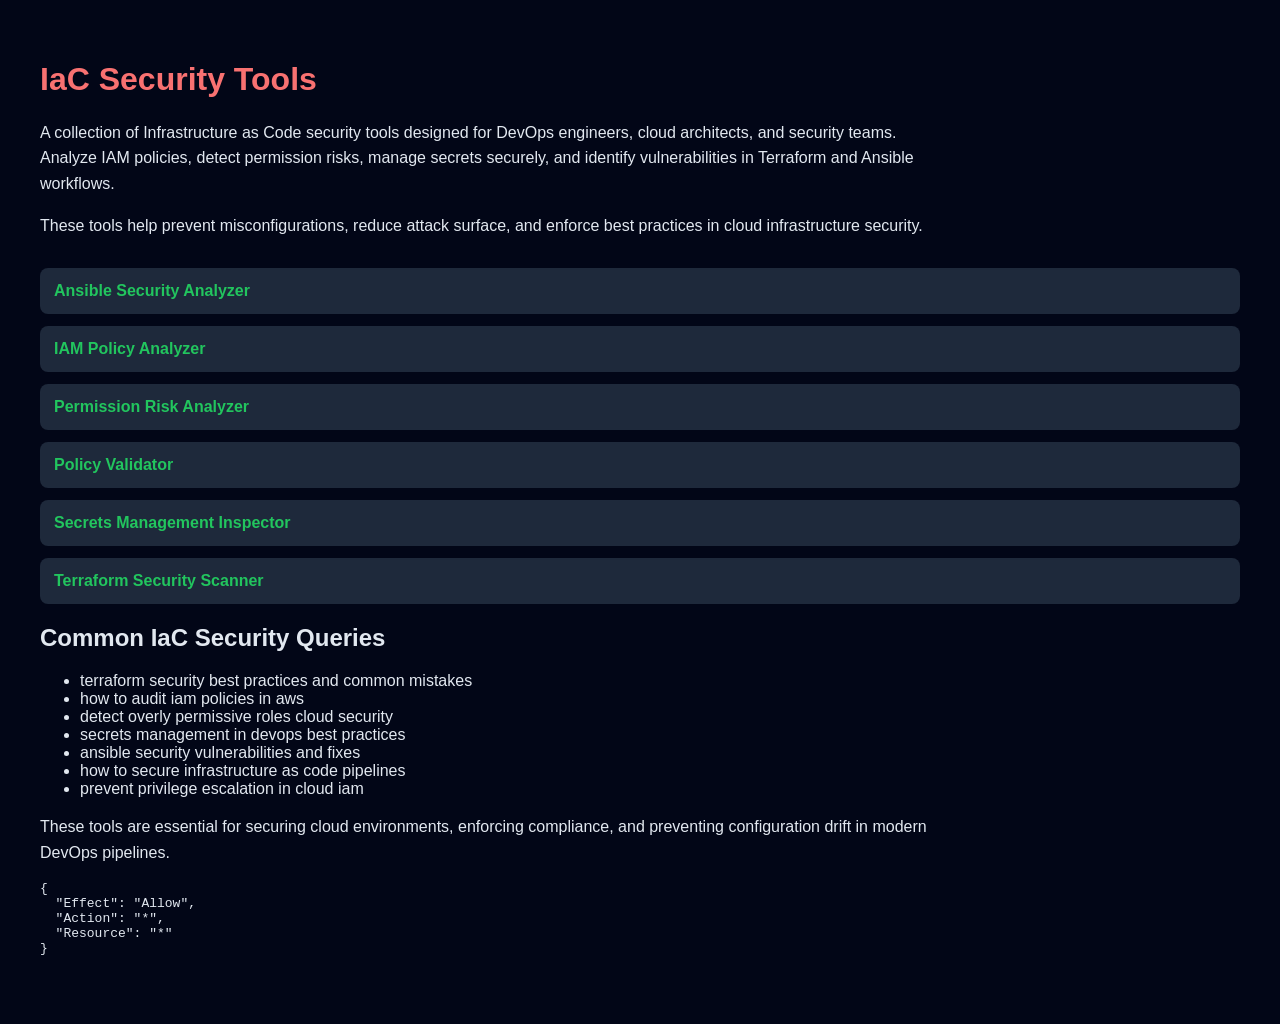
==== index.html @ cb2117f2 "Initial commit" ====
<!DOCTYPE html>
<html lang="en">
<head>
  <meta charset="UTF-8">
  <title>IaC Security Tools – Terraform, IAM & Secrets Management</title>
  <meta name="viewport" content="width=device-width, initial-scale=1.0">

  <!-- Google verification -->
  <meta name="google-site-verification" content="QMAlZVgw_jsHfCVlnfvifbkMZy5CKnLXh7m65vo1kLM" />

  <!-- SEO -->
  <meta name="description" content="Infrastructure as Code security tools for analyzing IAM policies, permissions, secrets management, and Terraform security issues in DevOps environments.">
  <meta name="keywords" content="terraform security tools, iam policy analyzer, secrets management devops, ansible security issues, iac security best practices, cloud permission analyzer">

  <!-- AdSense -->
  <meta name="google-adsense-account" content="ca-pub-XXXXXXXXXXXXXXXX">

  <!-- Open Graph -->
  <meta property="og:title" content="IaC Security Tools – DevOps Security & Policy Analysis">
  <meta property="og:description" content="Analyze IAM policies, permissions, secrets, and Terraform security risks in infrastructure code.">
  <meta property="og:type" content="website">

  <style>
    body {
      font-family: Arial, sans-serif;
      background: #020617;
      color: #e2e8f0;
      margin: 0;
      padding: 40px;
    }
    h1 {
      color: #f87171;
    }
    p {
      max-width: 900px;
      line-height: 1.6;
    }
    .tools {
      margin-top: 30px;
    }
    .tool {
      background: #1e293b;
      padding: 14px;
      margin-bottom: 12px;
      border-radius: 8px;
      transition: 0.2s;
    }
    .tool:hover {
      background: #334155;
    }
    a {
      color: #22c55e;
      text-decoration: none;
      font-weight: bold;
    }
    a:hover {
      text-decoration: underline;
    }
  </style>
</head>
<body>

  <h1>IaC Security Tools</h1>

  <p>
    A collection of Infrastructure as Code security tools designed for DevOps engineers,
    cloud architects, and security teams. Analyze IAM policies, detect permission risks,
    manage secrets securely, and identify vulnerabilities in Terraform and Ansible workflows.
  </p>

  <p>
    These tools help prevent misconfigurations, reduce attack surface, and enforce
    best practices in cloud infrastructure security.
  </p>

  <div class="tools">

    <div class="tool"><a href="./ansible-security/">Ansible Security Analyzer</a></div>
    <div class="tool"><a href="./iam/">IAM Policy Analyzer</a></div>
    <div class="tool"><a href="./permission/">Permission Risk Analyzer</a></div>
    <div class="tool"><a href="./policy/">Policy Validator</a></div>
    <div class="tool"><a href="./secrets/">Secrets Management Inspector</a></div>
    <div class="tool"><a href="./tf-security/">Terraform Security Scanner</a></div>

  </div>

  <!-- SEO LONG TAIL -->
  <h2>Common IaC Security Queries</h2>

  <ul>
    <li>terraform security best practices and common mistakes</li>
    <li>how to audit iam policies in aws</li>
    <li>detect overly permissive roles cloud security</li>
    <li>secrets management in devops best practices</li>
    <li>ansible security vulnerabilities and fixes</li>
    <li>how to secure infrastructure as code pipelines</li>
    <li>prevent privilege escalation in cloud iam</li>
  </ul>

  <p>
    These tools are essential for securing cloud environments, enforcing compliance,
    and preventing configuration drift in modern DevOps pipelines.
  </p>

  <!-- snippet SEO -->
  <pre>
{
  "Effect": "Allow",
  "Action": "*",
  "Resource": "*"
}
  </pre>

</body>
</html>
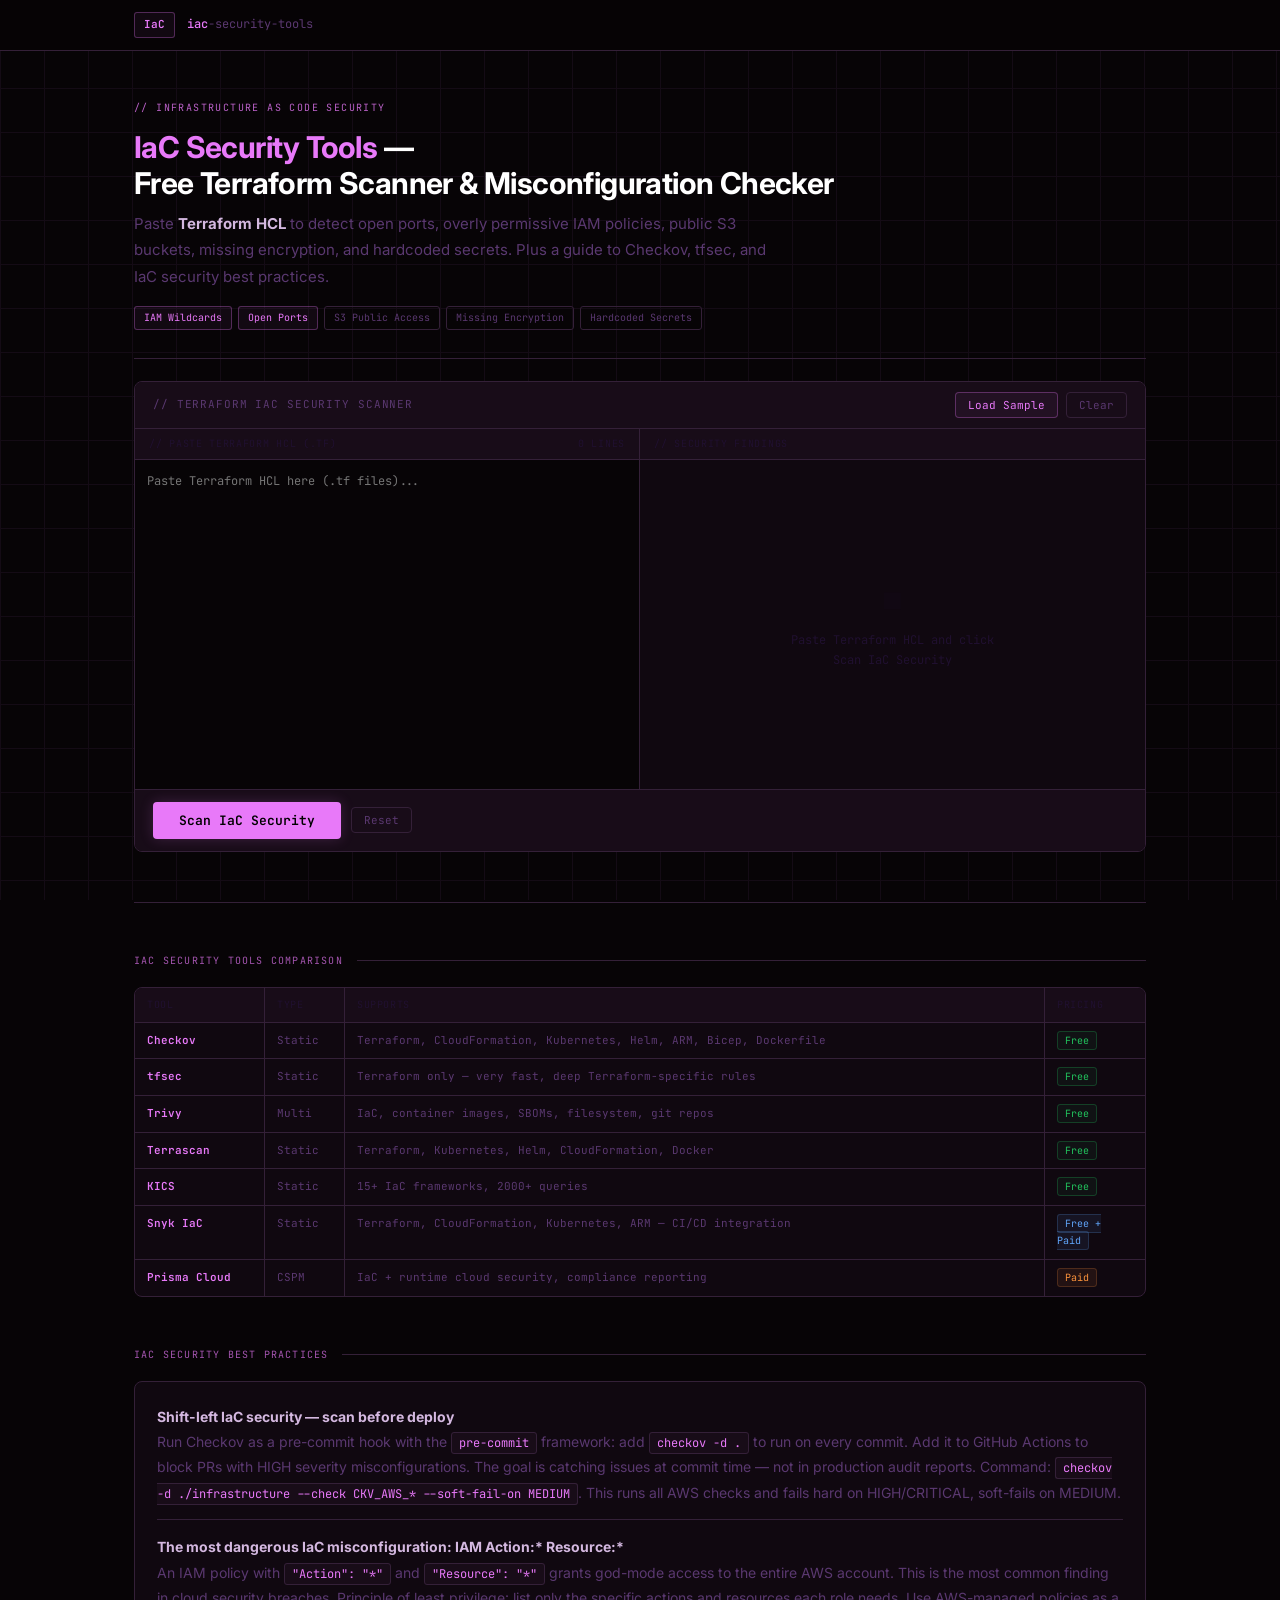
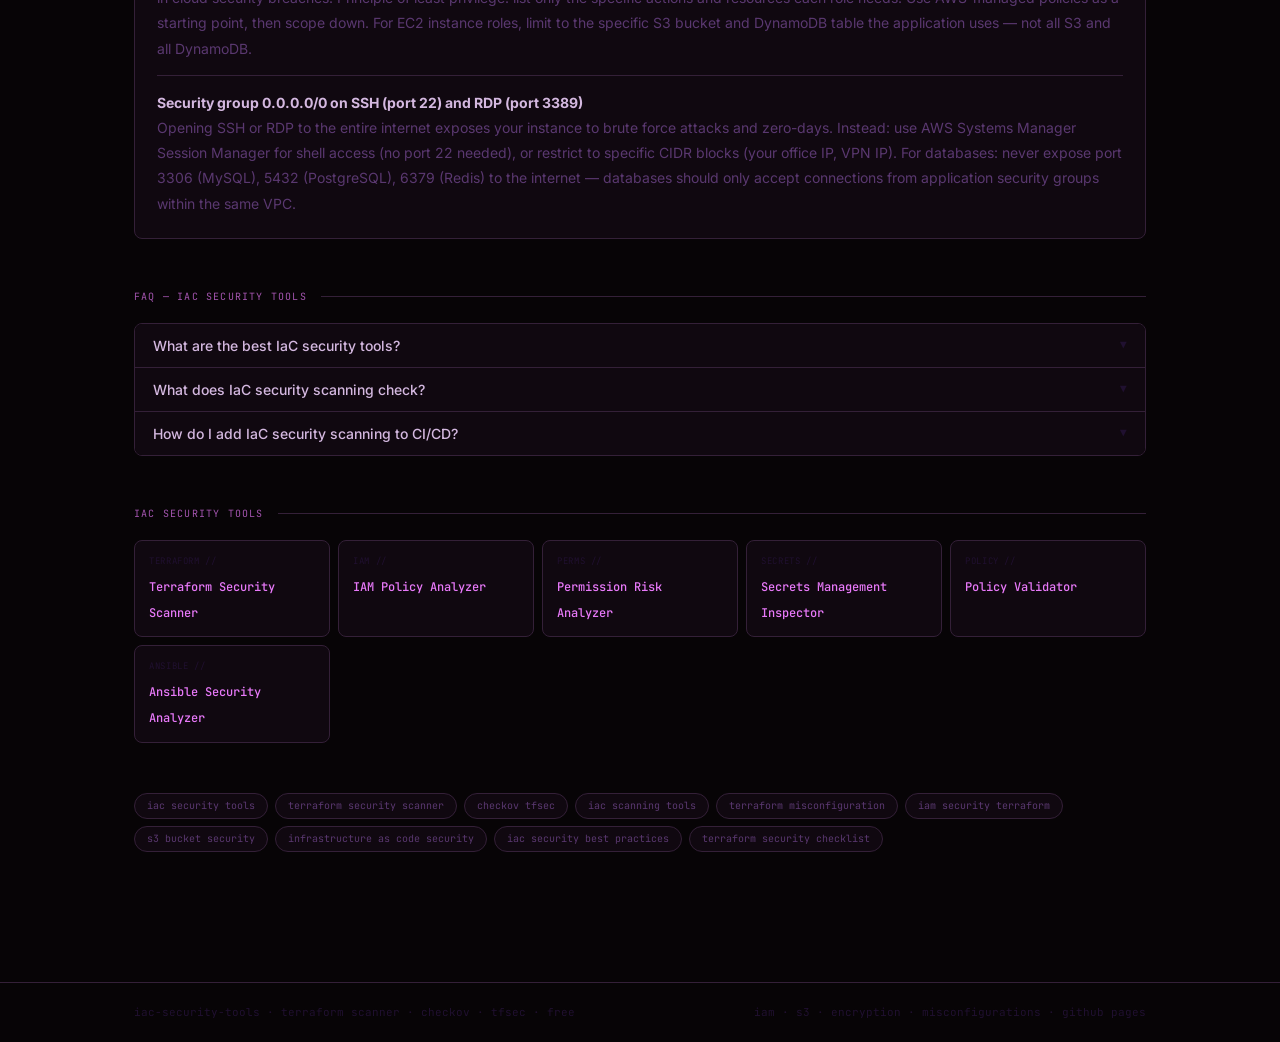
==== commit 2f81d85a: "Actualizar index.html" ====
--- a/index.html
+++ b/index.html
@@ -1,115 +1,1031 @@
 <!DOCTYPE html>
+
 <html lang="en">
 <head>
-  <meta charset="UTF-8">
-  <title>IaC Security Tools – Terraform, IAM & Secrets Management</title>
-  <meta name="viewport" content="width=device-width, initial-scale=1.0">
-
-  <!-- Google verification -->
-  <meta name="google-site-verification" content="QMAlZVgw_jsHfCVlnfvifbkMZy5CKnLXh7m65vo1kLM" />
-
-  <!-- SEO -->
-  <meta name="description" content="Infrastructure as Code security tools for analyzing IAM policies, permissions, secrets management, and Terraform security issues in DevOps environments.">
-  <meta name="keywords" content="terraform security tools, iam policy analyzer, secrets management devops, ansible security issues, iac security best practices, cloud permission analyzer">
-
-  <!-- AdSense -->
-  <meta name="google-adsense-account" content="ca-pub-XXXXXXXXXXXXXXXX">
-
-  <!-- Open Graph -->
-  <meta property="og:title" content="IaC Security Tools – DevOps Security & Policy Analysis">
-  <meta property="og:description" content="Analyze IAM policies, permissions, secrets, and Terraform security risks in infrastructure code.">
-  <meta property="og:type" content="website">
-
-  <style>
-    body {
-      font-family: Arial, sans-serif;
-      background: #020617;
-      color: #e2e8f0;
-      margin: 0;
-      padding: 40px;
-    }
-    h1 {
-      color: #f87171;
-    }
-    p {
-      max-width: 900px;
-      line-height: 1.6;
-    }
-    .tools {
-      margin-top: 30px;
-    }
-    .tool {
-      background: #1e293b;
-      padding: 14px;
-      margin-bottom: 12px;
-      border-radius: 8px;
-      transition: 0.2s;
-    }
-    .tool:hover {
-      background: #334155;
-    }
-    a {
-      color: #22c55e;
-      text-decoration: none;
-      font-weight: bold;
-    }
-    a:hover {
-      text-decoration: underline;
-    }
-  </style>
+<meta charset="UTF-8">
+<meta name="viewport" content="width=device-width, initial-scale=1.0">
+<meta name="google-site-verification" content="PkLa_ViOo6FAHpvh8SacceMb95o9tePRdrqLNBz9X1M" />
+<meta name="robots" content="index, follow">
+
+<title>IaC Security Tools – Free Terraform Security Scanner &amp; Infrastructure as Code Checker</title>
+
+<meta name="description" content="Free IaC security tools. Paste Terraform HCL to scan for open ports, overly permissive IAM policies, public S3 buckets, missing encryption, and infrastructure misconfigurations. Covers Checkov, tfsec, and IaC security best practices.">
+
+<meta name="keywords" content="iac security tools, terraform security scanner, infrastructure as code security, terraform misconfiguration checker, iac scanning tools, checkov tfsec, terraform security best practices, iac security checker, terraform iam security, s3 bucket security terraform">
+
+<link rel="canonical" href="https://franrivalbigprojects.github.io/iac-security-tools/">
+
+<meta property="og:title" content="IaC Security Tools – Free Terraform Security Scanner">
+<meta property="og:description" content="Paste Terraform HCL to detect open ports, overly permissive IAM, public S3 buckets, missing encryption. IaC security guide and tool comparison.">
+<meta property="og:type" content="website">
+
+<link rel="preconnect" href="https://fonts.googleapis.com">
+<link rel="preconnect" href="https://fonts.gstatic.com" crossorigin>
+<link href="https://fonts.googleapis.com/css2?family=JetBrains+Mono:wght@400;500;600&family=Inter:wght@400;500;600;700&display=swap" rel="stylesheet">
+
+<style>
+:root {
+  --bg: #070406;
+  --surface: #100810;
+  --surface2: #180c18;
+  --border: #261428;
+  --border2: #342038;
+  --iac: #e879f9;
+  --iac-dim: rgba(232,121,249,0.12);
+  --iac-dim2: rgba(232,121,249,0.05);
+  --iac-glow: rgba(232,121,249,0.18);
+  --red: #f87171;
+  --red-dim: rgba(248,113,113,0.1);
+  --orange: #fb923c;
+  --orange-dim: rgba(251,146,60,0.08);
+  --yellow: #fbbf24;
+  --yellow-dim: rgba(251,191,36,0.08);
+  --green: #22c55e;
+  --green-dim2: rgba(34,197,94,0.05);
+  --blue: #60a5fa;
+  --blue-dim: rgba(96,165,250,0.08);
+  --text: #d4b8e0;
+  --text-muted: #5a3870;
+  --text-dim: #201030;
+  --mono: 'JetBrains Mono', monospace;
+  --sans: 'Inter', sans-serif;
+  --r: 8px;
+}
+
+* { box-sizing: border-box; margin: 0; padding: 0; }
+
+body {
+  font-family: var(--sans);
+  background: var(--bg);
+  color: var(--text);
+  min-height: 100vh;
+  line-height: 1.6;
+}
+
+body::after {
+  content: "";
+  position: fixed;
+  inset: 0;
+  background-image:
+    linear-gradient(var(--border) 1px, transparent 1px),
+    linear-gradient(90deg, var(--border) 1px, transparent 1px);
+  background-size: 44px 44px;
+  opacity: 0.45;
+  pointer-events: none;
+  z-index: 0;
+}
+
+header {
+  border-bottom: 1px solid var(--border2);
+  position: sticky;
+  top: 0;
+  z-index: 100;
+  background: rgba(7,4,6,0.97);
+  backdrop-filter: blur(12px);
+}
+
+.header-inner {
+  max-width: 1060px;
+  margin: 0 auto;
+  padding: 0 24px;
+  height: 50px;
+  display: flex;
+  align-items: center;
+  gap: 12px;
+  position: relative;
+  z-index: 1;
+}
+
+.logo-pill {
+  font-family: var(--mono);
+  font-size: 11px;
+  font-weight: 600;
+  color: var(--iac);
+  background: var(--iac-dim2);
+  border: 1px solid rgba(232,121,249,0.3);
+  border-radius: 3px;
+  padding: 3px 9px;
+}
+
+.logo-text { font-family: var(--mono); font-size: 12px; color: var(--text-muted); }
+.logo-text strong { color: var(--iac); font-weight: 500; }
+
+.wrapper {
+  max-width: 1060px;
+  margin: 0 auto;
+  padding: 0 24px 80px;
+  position: relative;
+  z-index: 1;
+}
+
+.hero {
+  padding: 48px 0 28px;
+  border-bottom: 1px solid var(--border2);
+  margin-bottom: 22px;
+}
+
+.hero-eyebrow {
+  font-family: var(--mono);
+  font-size: 10px;
+  letter-spacing: 0.14em;
+  text-transform: uppercase;
+  color: var(--iac);
+  margin-bottom: 12px;
+  opacity: 0.8;
+}
+
+h1 {
+  font-size: clamp(22px, 3.2vw, 30px);
+  font-weight: 700;
+  color: #fff;
+  margin-bottom: 10px;
+  letter-spacing: -0.02em;
+  line-height: 1.2;
+}
+
+h1 em { font-style: normal; color: var(--iac); }
+
+.hero-sub {
+  font-size: 15px;
+  color: var(--text-muted);
+  max-width: 640px;
+  line-height: 1.75;
+  margin-bottom: 16px;
+}
+
+.hero-sub strong { color: var(--text); }
+
+.pill-row { display: flex; flex-wrap: wrap; gap: 6px; }
+.pill {
+  font-family: var(--mono);
+  font-size: 10px;
+  padding: 3px 9px;
+  border-radius: 3px;
+  border: 1px solid;
+}
+.pill-i  { color: var(--iac); background: var(--iac-dim2); border-color: rgba(232,121,249,0.3); }
+.pill-dim { color: var(--text-muted); border-color: var(--border2); }
+
+/* TOOL */
+.tool-shell {
+  background: var(--surface);
+  border: 1px solid var(--border2);
+  border-radius: var(--r);
+  overflow: hidden;
+  margin-bottom: 18px;
+}
+
+.tool-topbar {
+  background: var(--surface2);
+  border-bottom: 1px solid var(--border2);
+  padding: 10px 18px;
+  display: flex;
+  align-items: center;
+  justify-content: space-between;
+  flex-wrap: wrap;
+  gap: 8px;
+}
+
+.topbar-label {
+  font-family: var(--mono);
+  font-size: 11px;
+  color: var(--text-muted);
+  text-transform: uppercase;
+  letter-spacing: 0.08em;
+}
+
+.btn-sm {
+  font-family: var(--mono);
+  font-size: 11px;
+  padding: 5px 12px;
+  border-radius: 4px;
+  cursor: pointer;
+  border: 1px solid;
+  background: transparent;
+  transition: opacity 0.15s;
+}
+.btn-sm:hover { opacity: 0.75; }
+.btn-iac   { color: var(--iac); border-color: rgba(232,121,249,0.3); background: var(--iac-dim2); }
+.btn-ghost { color: var(--text-muted); border-color: var(--border2); }
+
+/* SPLIT */
+.editor-split {
+  display: grid;
+  grid-template-columns: 1fr 1fr;
+  min-height: 360px;
+}
+
+.pane-left {
+  border-right: 1px solid var(--border2);
+  display: flex;
+  flex-direction: column;
+}
+
+.pane-head {
+  font-family: var(--mono);
+  font-size: 10px;
+  text-transform: uppercase;
+  letter-spacing: 0.07em;
+  color: var(--text-dim);
+  padding: 7px 14px;
+  border-bottom: 1px solid var(--border2);
+  background: var(--surface2);
+  display: flex;
+  justify-content: space-between;
+}
+
+.hcl-textarea {
+  flex: 1;
+  width: 100%;
+  min-height: 310px;
+  padding: 12px;
+  font-family: var(--mono);
+  font-size: 12px;
+  line-height: 1.65;
+  background: var(--bg);
+  border: none;
+  color: var(--text);
+  resize: none;
+  tab-size: 2;
+}
+.hcl-textarea:focus { outline: none; }
+
+.pane-right {
+  display: flex;
+  flex-direction: column;
+  overflow: hidden;
+}
+
+#resultsPane {
+  flex: 1;
+  padding: 12px;
+  overflow-y: auto;
+  min-height: 310px;
+}
+
+.idle-msg {
+  display: flex;
+  flex-direction: column;
+  align-items: center;
+  justify-content: center;
+  height: 100%;
+  min-height: 280px;
+  font-family: var(--mono);
+  font-size: 12px;
+  color: var(--text-dim);
+  text-align: center;
+  gap: 8px;
+}
+
+.action-bar {
+  padding: 12px 18px;
+  border-top: 1px solid var(--border2);
+  background: var(--surface2);
+  display: flex;
+  gap: 10px;
+  align-items: center;
+}
+
+.btn-scan {
+  padding: 10px 26px;
+  font-family: var(--mono);
+  font-size: 13px;
+  font-weight: 600;
+  background: var(--iac);
+  color: #000;
+  border: none;
+  border-radius: 4px;
+  cursor: pointer;
+  box-shadow: 0 0 14px var(--iac-glow);
+  transition: opacity 0.15s;
+}
+.btn-scan:hover { opacity: 0.87; }
+
+/* RESULTS */
+.sum-row {
+  display: flex;
+  gap: 6px;
+  flex-wrap: wrap;
+  margin-bottom: 10px;
+}
+
+.sum-chip {
+  background: var(--bg);
+  border: 1px solid var(--border2);
+  border-radius: 5px;
+  padding: 6px 10px;
+  text-align: center;
+  min-width: 54px;
+}
+
+.sc-val { font-family: var(--mono); font-size: 16px; font-weight: 600; line-height: 1; display: block; margin-bottom: 2px; }
+.sc-lbl { font-family: var(--mono); font-size: 9px; color: var(--text-dim); text-transform: uppercase; letter-spacing: 0.07em; }
+
+.finding {
+  background: var(--bg);
+  border: 1px solid var(--border2);
+  border-left: 3px solid;
+  border-radius: 0 var(--r) var(--r) 0;
+  padding: 8px 12px;
+  margin-bottom: 6px;
+  font-family: var(--mono);
+  font-size: 11px;
+}
+
+.f-critical { border-left-color: var(--red); }
+.f-high     { border-left-color: var(--orange); }
+.f-medium   { border-left-color: var(--yellow); }
+.f-info     { border-left-color: var(--blue); }
+.f-pass     { border-left-color: var(--green); }
+
+.f-head { display: flex; align-items: center; gap: 7px; margin-bottom: 2px; }
+.f-badge {
+  font-size: 9px; padding: 1px 6px; border-radius: 2px; border: 1px solid;
+  text-transform: uppercase; letter-spacing: 0.04em;
+}
+.fb-critical { color: var(--red);    background: var(--red-dim);   border-color: rgba(248,113,113,0.2); }
+.fb-high     { color: var(--orange); background: var(--orange-dim);border-color: rgba(251,146,60,0.2); }
+.fb-medium   { color: var(--yellow); background: var(--yellow-dim);border-color: rgba(251,191,36,0.2); }
+.fb-info     { color: var(--blue);   background: var(--blue-dim);  border-color: rgba(96,165,250,0.2); }
+.fb-pass     { color: var(--green);  background: var(--green-dim2);border-color: rgba(34,197,94,0.2); }
+
+.f-title { font-weight: 600; color: var(--text); font-size: 11px; }
+.f-body  { color: var(--text-muted); font-size: 11px; line-height: 1.5; }
+
+/* TOOLS TABLE */
+.tools-table {
+  background: var(--surface);
+  border: 1px solid var(--border2);
+  border-radius: var(--r);
+  overflow: hidden;
+  margin-bottom: 14px;
+}
+
+.tt-row {
+  display: grid;
+  grid-template-columns: 130px 80px 1fr 100px;
+  border-bottom: 1px solid var(--border2);
+}
+
+.tt-row:last-child { border-bottom: none; }
+.tt-row.tt-head { background: var(--surface2); }
+.tt-row:hover:not(.tt-head) { background: rgba(232,121,249,0.02); }
+
+.tt-cell {
+  padding: 9px 12px;
+  font-family: var(--mono);
+  font-size: 11px;
+  color: var(--text-muted);
+  border-right: 1px solid var(--border2);
+}
+
+.tt-cell:last-child { border-right: none; }
+.tt-head .tt-cell { font-size: 10px; color: var(--text-dim); text-transform: uppercase; letter-spacing: 0.06em; }
+.tt-name { color: var(--iac); font-weight: 600; }
+
+.badge {
+  font-family: var(--mono);
+  font-size: 10px;
+  padding: 2px 7px;
+  border-radius: 3px;
+  border: 1px solid;
+}
+.b-free  { color: var(--green); background: var(--green-dim2); border-color: rgba(34,197,94,0.25); }
+.b-paid  { color: var(--orange);background: var(--orange-dim); border-color: rgba(251,146,60,0.2); }
+.b-both  { color: var(--blue);  background: var(--blue-dim);  border-color: rgba(96,165,250,0.2); }
+
+/* SECTION */
+hr.divider { border: none; border-top: 1px solid var(--border2); margin: 50px 0; }
+.content-section { margin-bottom: 50px; }
+
+.sec-head {
+  display: flex;
+  align-items: center;
+  gap: 14px;
+  margin-bottom: 18px;
+}
+
+.sec-label {
+  font-family: var(--mono);
+  font-size: 10px;
+  text-transform: uppercase;
+  letter-spacing: 0.12em;
+  color: var(--iac);
+  white-space: nowrap;
+  opacity: 0.7;
+}
+
+.sec-rule { flex: 1; height: 1px; background: var(--border2); }
+
+p { font-size: 14px; color: var(--text-muted); line-height: 1.8; margin-bottom: 10px; max-width: 820px; }
+p strong { color: var(--text); }
+
+code {
+  font-family: var(--mono);
+  font-size: 12px;
+  background: var(--surface2);
+  color: var(--iac);
+  padding: 2px 7px;
+  border-radius: 3px;
+  border: 1px solid var(--border2);
+}
+
+.dense-block {
+  background: var(--surface);
+  border: 1px solid var(--border2);
+  border-radius: var(--r);
+  padding: 22px;
+  margin-top: 14px;
+}
+
+.dense-block p { margin-bottom: 14px; padding-bottom: 14px; border-bottom: 1px solid var(--border2); max-width: none; }
+.dense-block p:last-child { margin-bottom: 0; padding-bottom: 0; border-bottom: none; }
+
+.faq-list {
+  margin-top: 14px;
+  border: 1px solid var(--border2);
+  border-radius: var(--r);
+  overflow: hidden;
+}
+
+.faq-item { border-bottom: 1px solid var(--border2); }
+.faq-item:last-child { border-bottom: none; }
+
+.faq-q {
+  width: 100%;
+  text-align: left;
+  background: var(--surface);
+  border: none;
+  padding: 13px 18px;
+  font-size: 14px;
+  font-weight: 500;
+  color: var(--text);
+  font-family: var(--sans);
+  cursor: pointer;
+  display: flex;
+  justify-content: space-between;
+  align-items: center;
+  gap: 12px;
+  transition: background 0.15s;
+}
+
+.faq-q:hover { background: var(--iac-dim2); }
+.faq-arrow { font-family: var(--mono); font-size: 11px; color: var(--text-dim); transition: transform 0.2s; flex-shrink: 0; }
+.faq-item.open .faq-arrow { transform: rotate(180deg); }
+
+.faq-a {
+  display: none;
+  padding: 0 18px 13px;
+  font-size: 13px;
+  color: var(--text-muted);
+  line-height: 1.75;
+  border-top: 1px solid var(--border2);
+  background: var(--bg);
+}
+
+.faq-item.open .faq-a { display: block; }
+.faq-a code { color: var(--iac); background: var(--iac-dim2); }
+
+.subtools-grid {
+  display: grid;
+  grid-template-columns: repeat(auto-fill, minmax(180px, 1fr));
+  gap: 8px;
+  margin-top: 12px;
+}
+
+.stl {
+  background: var(--surface);
+  border: 1px solid var(--border2);
+  border-radius: var(--r);
+  padding: 12px 14px;
+  text-decoration: none;
+  display: block;
+  transition: border-color 0.15s;
+}
+
+.stl:hover { border-color: rgba(232,121,249,0.3); }
+.stl-eye  { font-family: var(--mono); font-size: 9px; color: var(--text-dim); text-transform: uppercase; letter-spacing: 0.07em; margin-bottom: 4px; }
+.stl-name { font-family: var(--mono); font-size: 12px; color: var(--iac); font-weight: 500; }
+
+.tag-cloud { display: flex; flex-wrap: wrap; gap: 7px; margin-bottom: 50px; }
+.tag {
+  font-family: var(--mono); font-size: 10px; color: var(--text-muted);
+  background: var(--surface); border: 1px solid var(--border2);
+  border-radius: 100px; padding: 4px 12px; cursor: default;
+}
+.tag:hover { color: var(--iac); border-color: rgba(232,121,249,0.3); }
+
+footer { border-top: 1px solid var(--border2); padding: 20px 0; position: relative; z-index: 1; }
+.footer-inner {
+  max-width: 1060px; margin: 0 auto; padding: 0 24px;
+  display: flex; justify-content: space-between; align-items: center;
+  flex-wrap: wrap; gap: 8px;
+}
+footer p { font-family: var(--mono); font-size: 11px; color: var(--text-dim); margin: 0; }
+
+@media (max-width: 640px) {
+  .editor-split { grid-template-columns: 1fr; }
+  .pane-left    { border-right: none; border-bottom: 1px solid var(--border2); }
+  .tt-row       { grid-template-columns: 100px 60px 1fr; }
+  .tt-row .tt-cell:last-child { display: none; }
+}
+</style>
+
+<script type="application/ld+json">
+{"@context":"https://schema.org","@type":"SoftwareApplication","name":"IaC Security Scanner","applicationCategory":"SecurityApplication","operatingSystem":"Web","offers":{"@type":"Offer","price":"0","priceCurrency":"USD"},"description":"Free Infrastructure as Code security scanner. Paste Terraform HCL to detect security misconfigurations: open ports, overly permissive IAM policies, public S3 buckets, missing encryption, hardcoded secrets, and missing security groups. No upload required.","featureList":"Open port detection, IAM wildcard detection, S3 public access detection, hardcoded secrets, missing encryption, security group issues, Terraform misconfiguration scanning"}
+</script>
+
+<script type="application/ld+json">
+{"@context":"https://schema.org","@type":"FAQPage","mainEntity":[{"@type":"Question","name":"What are the best IaC security tools?","acceptedAnswer":{"@type":"Answer","text":"Top IaC security tools: Checkov (free, open source, supports Terraform/CloudFormation/Kubernetes/Helm, 1000+ policies) — run checkov -d ./infrastructure. tfsec (free, Terraform-focused, fast) — run tfsec . Trivy (free, multi-purpose scanner including IaC) — run trivy config ./. Terrascan (free, supports multiple IaC types) — run terrascan scan. Snyk IaC (freemium, integrates with CI/CD). Prisma Cloud (paid, enterprise). KICS (free, Checkmarx open source). For CI/CD: run Checkov as a pre-commit hook or GitHub Action step to block misconfigurations before they deploy."}},{"@type":"Question","name":"What are the most common IaC security misconfigurations?","acceptedAnswer":{"@type":"Answer","text":"Most common Terraform/IaC security issues: (1) Overly permissive IAM policies — Action: '*', Resource: '*'. (2) Security groups with 0.0.0.0/0 on sensitive ports (22, 3389, 3306, 6379). (3) S3 buckets with public access enabled. (4) Storage not encrypted at rest (EBS, RDS, S3). (5) Hardcoded secrets or credentials in HCL code. (6) Missing HTTPS enforcement on load balancers. (7) No CloudTrail or audit logging enabled. (8) Database instances publicly accessible. (9) Missing MFA on IAM users. (10) VPCs without proper network segmentation."}}]}
+</script>
+
 </head>
+
 <body>
-
-  <h1>IaC Security Tools</h1>
-
-  <p>
-    A collection of Infrastructure as Code security tools designed for DevOps engineers,
-    cloud architects, and security teams. Analyze IAM policies, detect permission risks,
-    manage secrets securely, and identify vulnerabilities in Terraform and Ansible workflows.
-  </p>
-
-  <p>
-    These tools help prevent misconfigurations, reduce attack surface, and enforce
-    best practices in cloud infrastructure security.
-  </p>
-
-  <div class="tools">
-
-    <div class="tool"><a href="./ansible-security/">Ansible Security Analyzer</a></div>
-    <div class="tool"><a href="./iam/">IAM Policy Analyzer</a></div>
-    <div class="tool"><a href="./permission/">Permission Risk Analyzer</a></div>
-    <div class="tool"><a href="./policy/">Policy Validator</a></div>
-    <div class="tool"><a href="./secrets/">Secrets Management Inspector</a></div>
-    <div class="tool"><a href="./tf-security/">Terraform Security Scanner</a></div>
-
+<header>
+  <div class="header-inner">
+    <span class="logo-pill">IaC</span>
+    <span class="logo-text"><strong>iac</strong>-security-tools</span>
   </div>
-
-  <!-- SEO LONG TAIL -->
-  <h2>Common IaC Security Queries</h2>
-
-  <ul>
-    <li>terraform security best practices and common mistakes</li>
-    <li>how to audit iam policies in aws</li>
-    <li>detect overly permissive roles cloud security</li>
-    <li>secrets management in devops best practices</li>
-    <li>ansible security vulnerabilities and fixes</li>
-    <li>how to secure infrastructure as code pipelines</li>
-    <li>prevent privilege escalation in cloud iam</li>
-  </ul>
-
-  <p>
-    These tools are essential for securing cloud environments, enforcing compliance,
-    and preventing configuration drift in modern DevOps pipelines.
-  </p>
-
-  <!-- snippet SEO -->
-  <pre>
-{
-  "Effect": "Allow",
-  "Action": "*",
-  "Resource": "*"
-}
-  </pre>
+</header>
+
+<div class="wrapper">
+
+  <section class="hero">
+    <p class="hero-eyebrow">// Infrastructure as Code Security</p>
+    <h1><em>IaC Security Tools</em> —<br>Free Terraform Scanner &amp; Misconfiguration Checker</h1>
+    <p class="hero-sub">
+      Paste <strong>Terraform HCL</strong> to detect open ports, overly permissive IAM policies, public S3 buckets, missing encryption, and hardcoded secrets. Plus a guide to Checkov, tfsec, and IaC security best practices.
+    </p>
+    <div class="pill-row">
+      <span class="pill pill-i">IAM Wildcards</span>
+      <span class="pill pill-i">Open Ports</span>
+      <span class="pill pill-dim">S3 Public Access</span>
+      <span class="pill pill-dim">Missing Encryption</span>
+      <span class="pill pill-dim">Hardcoded Secrets</span>
+    </div>
+  </section>
+
+  <!-- TOOL -->
+
+  <div class="tool-shell">
+    <div class="tool-topbar">
+      <span class="topbar-label">// Terraform IaC Security Scanner</span>
+      <div style="display:flex;gap:8px;">
+        <button class="btn-sm btn-iac" id="sampleBtn">Load Sample</button>
+        <button class="btn-sm btn-ghost" id="clearBtn">Clear</button>
+      </div>
+    </div>
+
+
+<div class="editor-split">
+  <div class="pane-left">
+    <div class="pane-head">
+      <span>// Paste Terraform HCL (.tf)</span>
+      <span id="lineCount">0 lines</span>
+    </div>
+    <textarea class="hcl-textarea" id="hclInput" spellcheck="false"></textarea>
+  </div>
+  <div class="pane-right">
+    <div class="pane-head"><span>// Security findings</span></div>
+    <div id="resultsPane">
+      <div class="idle-msg">
+        <span style="font-size:28px;opacity:0.1;">&#9632;</span>
+        <span>Paste Terraform HCL and click<br>Scan IaC Security</span>
+      </div>
+    </div>
+  </div>
+</div>
+
+<div class="action-bar">
+  <button class="btn-scan" id="scanBtn">Scan IaC Security</button>
+  <button class="btn-sm btn-ghost" id="clearBtn2">Reset</button>
+  <span id="statusMsg" style="font-family:var(--mono);font-size:11px;color:var(--text-dim);"></span>
+</div>
+
+
+  </div>
+
+  <hr class="divider">
+
+  <!-- IaC TOOLS TABLE -->
+
+  <section class="content-section">
+    <div class="sec-head">
+      <span class="sec-label">IaC security tools comparison</span>
+      <span class="sec-rule"></span>
+    </div>
+    <div class="tools-table">
+      <div class="tt-row tt-head">
+        <div class="tt-cell">Tool</div>
+        <div class="tt-cell">Type</div>
+        <div class="tt-cell">Supports</div>
+        <div class="tt-cell">Pricing</div>
+      </div>
+      <div class="tt-row">
+        <div class="tt-cell tt-name">Checkov</div>
+        <div class="tt-cell" style="color:var(--text-muted)">Static</div>
+        <div class="tt-cell">Terraform, CloudFormation, Kubernetes, Helm, ARM, Bicep, Dockerfile</div>
+        <div class="tt-cell"><span class="badge b-free">Free</span></div>
+      </div>
+      <div class="tt-row">
+        <div class="tt-cell tt-name">tfsec</div>
+        <div class="tt-cell" style="color:var(--text-muted)">Static</div>
+        <div class="tt-cell">Terraform only — very fast, deep Terraform-specific rules</div>
+        <div class="tt-cell"><span class="badge b-free">Free</span></div>
+      </div>
+      <div class="tt-row">
+        <div class="tt-cell tt-name">Trivy</div>
+        <div class="tt-cell" style="color:var(--text-muted)">Multi</div>
+        <div class="tt-cell">IaC, container images, SBOMs, filesystem, git repos</div>
+        <div class="tt-cell"><span class="badge b-free">Free</span></div>
+      </div>
+      <div class="tt-row">
+        <div class="tt-cell tt-name">Terrascan</div>
+        <div class="tt-cell" style="color:var(--text-muted)">Static</div>
+        <div class="tt-cell">Terraform, Kubernetes, Helm, CloudFormation, Docker</div>
+        <div class="tt-cell"><span class="badge b-free">Free</span></div>
+      </div>
+      <div class="tt-row">
+        <div class="tt-cell tt-name">KICS</div>
+        <div class="tt-cell" style="color:var(--text-muted)">Static</div>
+        <div class="tt-cell">15+ IaC frameworks, 2000+ queries</div>
+        <div class="tt-cell"><span class="badge b-free">Free</span></div>
+      </div>
+      <div class="tt-row">
+        <div class="tt-cell tt-name">Snyk IaC</div>
+        <div class="tt-cell" style="color:var(--text-muted)">Static</div>
+        <div class="tt-cell">Terraform, CloudFormation, Kubernetes, ARM — CI/CD integration</div>
+        <div class="tt-cell"><span class="badge b-both">Free + Paid</span></div>
+      </div>
+      <div class="tt-row">
+        <div class="tt-cell tt-name">Prisma Cloud</div>
+        <div class="tt-cell" style="color:var(--text-muted)">CSPM</div>
+        <div class="tt-cell">IaC + runtime cloud security, compliance reporting</div>
+        <div class="tt-cell"><span class="badge b-paid">Paid</span></div>
+      </div>
+    </div>
+  </section>
+
+  <!-- GUIDE -->
+
+  <section class="content-section">
+    <div class="sec-head">
+      <span class="sec-label">IaC security best practices</span>
+      <span class="sec-rule"></span>
+    </div>
+    <div class="dense-block">
+      <p><strong>Shift-left IaC security — scan before deploy</strong><br>
+      Run Checkov as a pre-commit hook with the <code>pre-commit</code> framework: add <code>checkov -d .</code> to run on every commit. Add it to GitHub Actions to block PRs with HIGH severity misconfigurations. The goal is catching issues at commit time — not in production audit reports. Command: <code>checkov -d ./infrastructure --check CKV_AWS_* --soft-fail-on MEDIUM</code>. This runs all AWS checks and fails hard on HIGH/CRITICAL, soft-fails on MEDIUM.</p>
+      <p><strong>The most dangerous IaC misconfiguration: IAM Action:* Resource:*</strong><br>
+      An IAM policy with <code>"Action": "*"</code> and <code>"Resource": "*"</code> grants god-mode access to the entire AWS account. This is the most common finding in cloud security breaches. Principle of least privilege: list only the specific actions and resources each role needs. Use AWS-managed policies as a starting point, then scope down. For EC2 instance roles, limit to the specific S3 bucket and DynamoDB table the application uses — not all S3 and all DynamoDB.</p>
+      <p><strong>Security group 0.0.0.0/0 on SSH (port 22) and RDP (port 3389)</strong><br>
+      Opening SSH or RDP to the entire internet exposes your instance to brute force attacks and zero-days. Instead: use AWS Systems Manager Session Manager for shell access (no port 22 needed), or restrict to specific CIDR blocks (your office IP, VPN IP). For databases: never expose port 3306 (MySQL), 5432 (PostgreSQL), 6379 (Redis) to the internet — databases should only accept connections from application security groups within the same VPC.</p>
+    </div>
+  </section>
+
+  <!-- FAQ -->
+
+  <section class="content-section">
+    <div class="sec-head">
+      <span class="sec-label">FAQ — IaC security tools</span>
+      <span class="sec-rule"></span>
+    </div>
+    <div class="faq-list">
+      <div class="faq-item">
+        <button class="faq-q" onclick="toggleFaq(this)">What are the best IaC security tools?<span class="faq-arrow">&#9660;</span></button>
+        <div class="faq-a"><strong>Free:</strong> Checkov (broadest IaC support, 1000+ policies, CI/CD ready), tfsec (Terraform-only, fastest), Trivy (multi-purpose including IaC), KICS (2000+ queries). <strong>Freemium:</strong> Snyk IaC (great CI/CD integration, fix suggestions). <strong>Enterprise:</strong> Prisma Cloud, Orca Security (agentless). For most teams: Checkov in CI/CD as a GitHub Action, plus tfsec as a pre-commit hook gives excellent coverage at zero cost. Run: <code>checkov -d . --framework terraform</code>.</div>
+      </div>
+      <div class="faq-item">
+        <button class="faq-q" onclick="toggleFaq(this)">What does IaC security scanning check?<span class="faq-arrow">&#9660;</span></button>
+        <div class="faq-a">IaC security scanners check for misconfigurations in infrastructure code before deployment: open security groups (SSH/RDP to 0.0.0.0/0), overly permissive IAM policies (Action:*, Resource:*), public S3 buckets, unencrypted storage (EBS, RDS, S3), hardcoded credentials, missing logging (CloudTrail, VPC Flow Logs), publicly accessible databases, missing MFA delete on S3, unencrypted data in transit (HTTP endpoints), and hundreds of cloud provider-specific checks against CIS Benchmarks and compliance frameworks (SOC2, PCI-DSS, HIPAA).</div>
+      </div>
+      <div class="faq-item">
+        <button class="faq-q" onclick="toggleFaq(this)">How do I add IaC security scanning to CI/CD?<span class="faq-arrow">&#9660;</span></button>
+        <div class="faq-a">GitHub Actions with Checkov: add a step <code>uses: bridgecrewio/checkov-action@master</code> with <code>directory: .</code>. This runs on every PR and fails if HIGH severity issues are found. For tfsec: <code>uses: aquasecurity/tfsec-action@v1.0.0</code>. For Trivy IaC: <code>trivy config --exit-code 1 --severity HIGH,CRITICAL ./</code>. Best practice: run fast scanners (tfsec) as pre-commit hooks and comprehensive scanners (Checkov) in CI/CD to balance speed with coverage.</div>
+      </div>
+    </div>
+  </section>
+
+  <section class="content-section">
+    <div class="sec-head">
+      <span class="sec-label">IaC security tools</span>
+      <span class="sec-rule"></span>
+    </div>
+    <div class="subtools-grid">
+      <a href="tf-security/" class="stl"><p class="stl-eye">terraform //</p><span class="stl-name">Terraform Security Scanner</span></a>
+      <a href="iam/" class="stl"><p class="stl-eye">iam //</p><span class="stl-name">IAM Policy Analyzer</span></a>
+      <a href="permission/" class="stl"><p class="stl-eye">perms //</p><span class="stl-name">Permission Risk Analyzer</span></a>
+      <a href="secrets/" class="stl"><p class="stl-eye">secrets //</p><span class="stl-name">Secrets Management Inspector</span></a>
+      <a href="policy/" class="stl"><p class="stl-eye">policy //</p><span class="stl-name">Policy Validator</span></a>
+      <a href="ansible-security/" class="stl"><p class="stl-eye">ansible //</p><span class="stl-name">Ansible Security Analyzer</span></a>
+    </div>
+  </section>
+
+  <div class="tag-cloud">
+    <span class="tag">iac security tools</span>
+    <span class="tag">terraform security scanner</span>
+    <span class="tag">checkov tfsec</span>
+    <span class="tag">iac scanning tools</span>
+    <span class="tag">terraform misconfiguration</span>
+    <span class="tag">iam security terraform</span>
+    <span class="tag">s3 bucket security</span>
+    <span class="tag">infrastructure as code security</span>
+    <span class="tag">iac security best practices</span>
+    <span class="tag">terraform security checklist</span>
+  </div>
+
+</div>
+
+<footer>
+  <div class="footer-inner">
+    <p>iac-security-tools &middot; terraform scanner &middot; checkov &middot; tfsec &middot; free</p>
+    <p>iam &middot; s3 &middot; encryption &middot; misconfigurations &middot; github pages</p>
+  </div>
+</footer>
+
+<script>
+var RULES = [
+  {
+    level: 'critical',
+    title: 'IAM policy with Action:* and Resource:* (god-mode access)',
+    check: function(src) {
+      if (/["']Action["']\s*[:=]\s*["']\s*\*\s*["']/.test(src) && /["']Resource["']\s*[:=]\s*["']\s*\*\s*["']/.test(src)) {
+        return 'IAM policy grants all actions on all resources. This is the most dangerous misconfiguration — grants god-mode access to the account. Apply principle of least privilege: list only required actions and specific resource ARNs.';
+      }
+      return null;
+    }
+  },
+  {
+    level: 'critical',
+    title: 'Security group allows SSH (port 22) from 0.0.0.0/0',
+    check: function(src) {
+      if (/from_port\s*=\s*22/.test(src) && /cidr_blocks\s*=\s*\[?"0\.0\.0\.0\/0"/.test(src)) {
+        return 'SSH port 22 is open to the entire internet (0.0.0.0/0). Use AWS Systems Manager Session Manager instead (no port 22 needed), or restrict to specific CIDR blocks (VPN/office IP).';
+      }
+      return null;
+    }
+  },
+  {
+    level: 'critical',
+    title: 'Security group allows RDP (port 3389) from 0.0.0.0/0',
+    check: function(src) {
+      if (/from_port\s*=\s*3389/.test(src) && /cidr_blocks\s*=\s*\[?"0\.0\.0\.0\/0"/.test(src)) {
+        return 'RDP port 3389 open to internet. Restrict to specific CIDR blocks or use AWS SSM Session Manager. Exposed RDP is a top attack vector.';
+      }
+      return null;
+    }
+  },
+  {
+    level: 'critical',
+    title: 'S3 bucket with public access enabled',
+    check: function(src) {
+      if (/block_public_acls\s*=\s*false/.test(src) || /block_public_policy\s*=\s*false/.test(src) || /ignore_public_acls\s*=\s*false/.test(src)) {
+        return 'S3 bucket has public access enabled. Unless this is an intentional public website/CDN bucket, set block_public_acls = true, block_public_policy = true, ignore_public_acls = true, restrict_public_buckets = true.';
+      }
+      return null;
+    }
+  },
+  {
+    level: 'high',
+    title: 'Database port open to 0.0.0.0/0',
+    check: function(src) {
+      var dbPorts = [3306, 5432, 1433, 27017, 6379, 9200];
+      for (var i = 0; i < dbPorts.length; i++) {
+        var portRegex = new RegExp('from_port\\s*=\\s*' + dbPorts[i]);
+        if (portRegex.test(src) && /cidr_blocks\s*=\s*\[?"0\.0\.0\.0\/0"/.test(src)) {
+          return 'Database port ' + dbPorts[i] + ' is open to the internet. Databases should only accept connections from application security groups within the same VPC — never from 0.0.0.0/0.';
+        }
+      }
+      return null;
+    }
+  },
+  {
+    level: 'high',
+    title: 'RDS instance publicly accessible',
+    check: function(src) {
+      if (/resource\s+"aws_db_instance"/.test(src) && /publicly_accessible\s*=\s*true/.test(src)) {
+        return 'RDS instance set to publicly_accessible = true. Databases should not be publicly accessible. Place in a private subnet and access via bastion host or VPN only.';
+      }
+      return null;
+    }
+  },
+  {
+    level: 'high',
+    title: 'Potential hardcoded credentials in HCL',
+    check: function(src) {
+      if (/(?:password|secret|access_key|private_key|api_key)\s*=\s*"[^"]{6,}"/.test(src)) {
+        return 'Possible hardcoded credentials found. Never store secrets in Terraform HCL — use AWS Secrets Manager, SSM Parameter Store, or HashiCorp Vault with data sources. Check for accidental commits.';
+      }
+      return null;
+    }
+  },
+  {
+    level: 'medium',
+    title: 'EBS volume or EC2 root block without encryption',
+    check: function(src) {
+      if (/resource\s+"aws_ebs_volume"/.test(src) && !/encrypted\s*=\s*true/.test(src)) {
+        return 'EBS volume without encrypted = true. Enable encryption at rest. For new accounts, enable default EBS encryption in AWS settings. Existing unencrypted volumes require snapshot + copy + restore to encrypt.';
+      }
+      return null;
+    }
+  },
+  {
+    level: 'medium',
+    title: 'S3 bucket without server-side encryption',
+    check: function(src) {
+      if (/resource\s+"aws_s3_bucket"/.test(src) && !/aws_s3_bucket_server_side_encryption_configuration/.test(src) && !/server_side_encryption_configuration/.test(src)) {
+        return 'S3 bucket without server-side encryption configuration. Add aws_s3_bucket_server_side_encryption_configuration with AES256 or aws:kms algorithm.';
+      }
+      return null;
+    }
+  },
+  {
+    level: 'medium',
+    title: 'Security group allows all traffic from 0.0.0.0/0',
+    check: function(src) {
+      if (/from_port\s*=\s*0/.test(src) && /to_port\s*=\s*0/.test(src) && /protocol\s*=\s*"-1"/.test(src) && /cidr_blocks\s*=\s*\[?"0\.0\.0\.0\/0"/.test(src)) {
+        return 'Security group allows ALL inbound traffic from anywhere (0.0.0.0/0, protocol -1). This should almost never be necessary. Restrict to specific ports and CIDR blocks.';
+      }
+      return null;
+    }
+  },
+  {
+    level: 'medium',
+    title: 'CloudTrail not enabled or missing',
+    check: function(src) {
+      if (/resource\s+"aws_cloudtrail"/.test(src) && /enable_log_file_validation\s*=\s*false/.test(src)) {
+        return 'CloudTrail log file validation disabled. Enable to detect log tampering: enable_log_file_validation = true.';
+      }
+      return null;
+    }
+  },
+  {
+    level: 'info',
+    title: 'Terraform state backend configuration',
+    check: function(src) {
+      if (/backend\s+"local"/.test(src) || (!/terraform\s*\{/.test(src) || !/(backend|s3|gcs|azurerm)/.test(src))) {
+        if (/resource\s+"aws_/.test(src)) {
+          return 'No remote backend detected. Store Terraform state remotely (S3 + DynamoDB for AWS) to enable team collaboration and prevent state loss. Local state is not suitable for production.';
+        }
+      }
+      return null;
+    }
+  }
+];
+
+function el(tag, cls) {
+  var e = document.createElement(tag);
+  if (cls) e.className = cls;
+  return e;
+}
+
+function makeFinding(level, title, body) {
+  var lm = { critical: 'f-critical', high: 'f-high', medium: 'f-medium', info: 'f-info', pass: 'f-pass' };
+  var bm = { critical: 'fb-critical', high: 'fb-high', medium: 'fb-medium', info: 'fb-info', pass: 'fb-pass' };
+  var ll = { critical: 'CRITICAL', high: 'HIGH', medium: 'MEDIUM', info: 'INFO', pass: 'PASS' };
+  var card = el('div', 'finding ' + (lm[level] || 'f-info'));
+  var head = el('div', 'f-head');
+  head.appendChild(Object.assign(el('span', 'f-badge ' + (bm[level] || 'fb-info')), { textContent: ll[level] || 'INFO' }));
+  head.appendChild(Object.assign(el('span', 'f-title'), { textContent: title }));
+  card.appendChild(head);
+  if (body) card.appendChild(Object.assign(el('div', 'f-body'), { textContent: body }));
+  return card;
+}
+
+function runScan() {
+  var src    = document.getElementById('hclInput').value;
+  var status = document.getElementById('statusMsg');
+
+  if (!src.trim()) {
+    status.textContent = 'Paste Terraform HCL first.';
+    return;
+  }
+
+  var findings = [];
+  RULES.forEach(function(rule) {
+    var result = rule.check(src);
+    if (result) findings.push({ level: rule.level, title: rule.title, body: result });
+  });
+
+  var critical = findings.filter(function(f) { return f.level === 'critical'; }).length;
+  var high     = findings.filter(function(f) { return f.level === 'high'; }).length;
+  var medium   = findings.filter(function(f) { return f.level === 'medium'; }).length;
+  var info     = findings.filter(function(f) { return f.level === 'info'; }).length;
+
+  var pane = document.getElementById('resultsPane');
+  pane.innerHTML = '';
+
+  var chips = el('div', 'sum-row');
+  function makeChip(val, lbl, color) {
+    var c = el('div', 'sum-chip');
+    var n = Object.assign(el('span', 'sc-val'), { textContent: String(val) });
+    n.style.color = color;
+    var l = Object.assign(el('span', 'sc-lbl'), { textContent: lbl });
+    c.appendChild(n); c.appendChild(l);
+    return c;
+  }
+  chips.appendChild(makeChip(critical, 'Critical', 'var(--red)'));
+  chips.appendChild(makeChip(high,     'High',     'var(--orange)'));
+  chips.appendChild(makeChip(medium,   'Medium',   'var(--yellow)'));
+  chips.appendChild(makeChip(info,     'Info',     'var(--blue)'));
+  pane.appendChild(chips);
+
+  if (findings.length === 0) {
+    pane.appendChild(makeFinding('pass', 'No common IaC misconfigurations detected', 'Passes pattern-based checks. For comprehensive scanning run: checkov -d . --framework terraform'));
+  } else {
+    findings.forEach(function(f) { pane.appendChild(makeFinding(f.level, f.title, f.body)); });
+  }
+
+  status.textContent = critical + ' critical, ' + high + ' high, ' + medium + ' medium.';
+  status.style.color = critical > 0 ? 'var(--red)' : high > 0 ? 'var(--orange)' : medium > 0 ? 'var(--yellow)' : 'var(--iac)';
+}
+
+function loadSample() {
+  var sample = [
+    'resource "aws_security_group" "web" {',
+    '  name = "web-sg"',
+    '',
+    '  ingress {',
+    '    from_port   = 22',
+    '    to_port     = 22',
+    '    protocol    = "tcp"',
+    '    cidr_blocks = ["0.0.0.0/0"]',
+    '  }',
+    '',
+    '  ingress {',
+    '    from_port   = 3306',
+    '    to_port     = 3306',
+    '    protocol    = "tcp"',
+    '    cidr_blocks = ["0.0.0.0/0"]',
+    '  }',
+    '}',
+    '',
+    'resource "aws_iam_role_policy" "app" {',
+    '  policy = jsonencode({',
+    '    Statement = [{',
+    '      Effect   = "Allow"',
+    '      "Action"   = "*"',
+    '      "Resource" = "*"',
+    '    }]',
+    '  })',
+    '}',
+    '',
+    'resource "aws_s3_bucket" "data" {',
+    '  bucket = "my-data-bucket"',
+    '}',
+    '',
+    'resource "aws_s3_bucket_public_access_block" "data" {',
+    '  bucket = aws_s3_bucket.data.id',
+    '  block_public_acls       = false',
+    '  block_public_policy     = false',
+    '}',
+    '',
+    'resource "aws_db_instance" "main" {',
+    '  identifier          = "prod-db"',
+    '  engine              = "mysql"',
+    '  publicly_accessible = true',
+    '  password            = "super-secret-pass123"',
+    '}'
+  ].join('\n');
+
+  document.getElementById('hclInput').value = sample;
+  updateLineCount();
+  runScan();
+}
+
+function clearAll() {
+  document.getElementById('hclInput').value = '';
+  document.getElementById('lineCount').textContent = '0 lines';
+  document.getElementById('statusMsg').textContent = '';
+  var pane = document.getElementById('resultsPane');
+  pane.innerHTML = '';
+  var idle = el('div', 'idle-msg');
+  var icon = Object.assign(el('span'), { textContent: '\u25a0' });
+  icon.style.cssText = 'font-size:28px;opacity:0.1;';
+  var hint = Object.assign(el('span'), { textContent: 'Paste Terraform HCL and click\nScan IaC Security' });
+  idle.appendChild(icon); idle.appendChild(hint);
+  pane.appendChild(idle);
+}
+
+function updateLineCount() {
+  var v = document.getElementById('hclInput').value;
+  document.getElementById('lineCount').textContent = (v ? v.split('\n').length : 0) + ' lines';
+}
+
+function toggleFaq(btn) {
+  btn.parentElement.classList.toggle('open');
+}
+
+document.addEventListener('DOMContentLoaded', function() {
+  document.getElementById('hclInput').placeholder = 'Paste Terraform HCL here (.tf files)...';
+  document.getElementById('scanBtn').addEventListener('click', runScan);
+  document.getElementById('sampleBtn').addEventListener('click', loadSample);
+  document.getElementById('clearBtn').addEventListener('click', clearAll);
+  document.getElementById('clearBtn2').addEventListener('click', clearAll);
+  document.getElementById('hclInput').addEventListener('input', updateLineCount);
+});
+</script>
 
 </body>
 </html>
